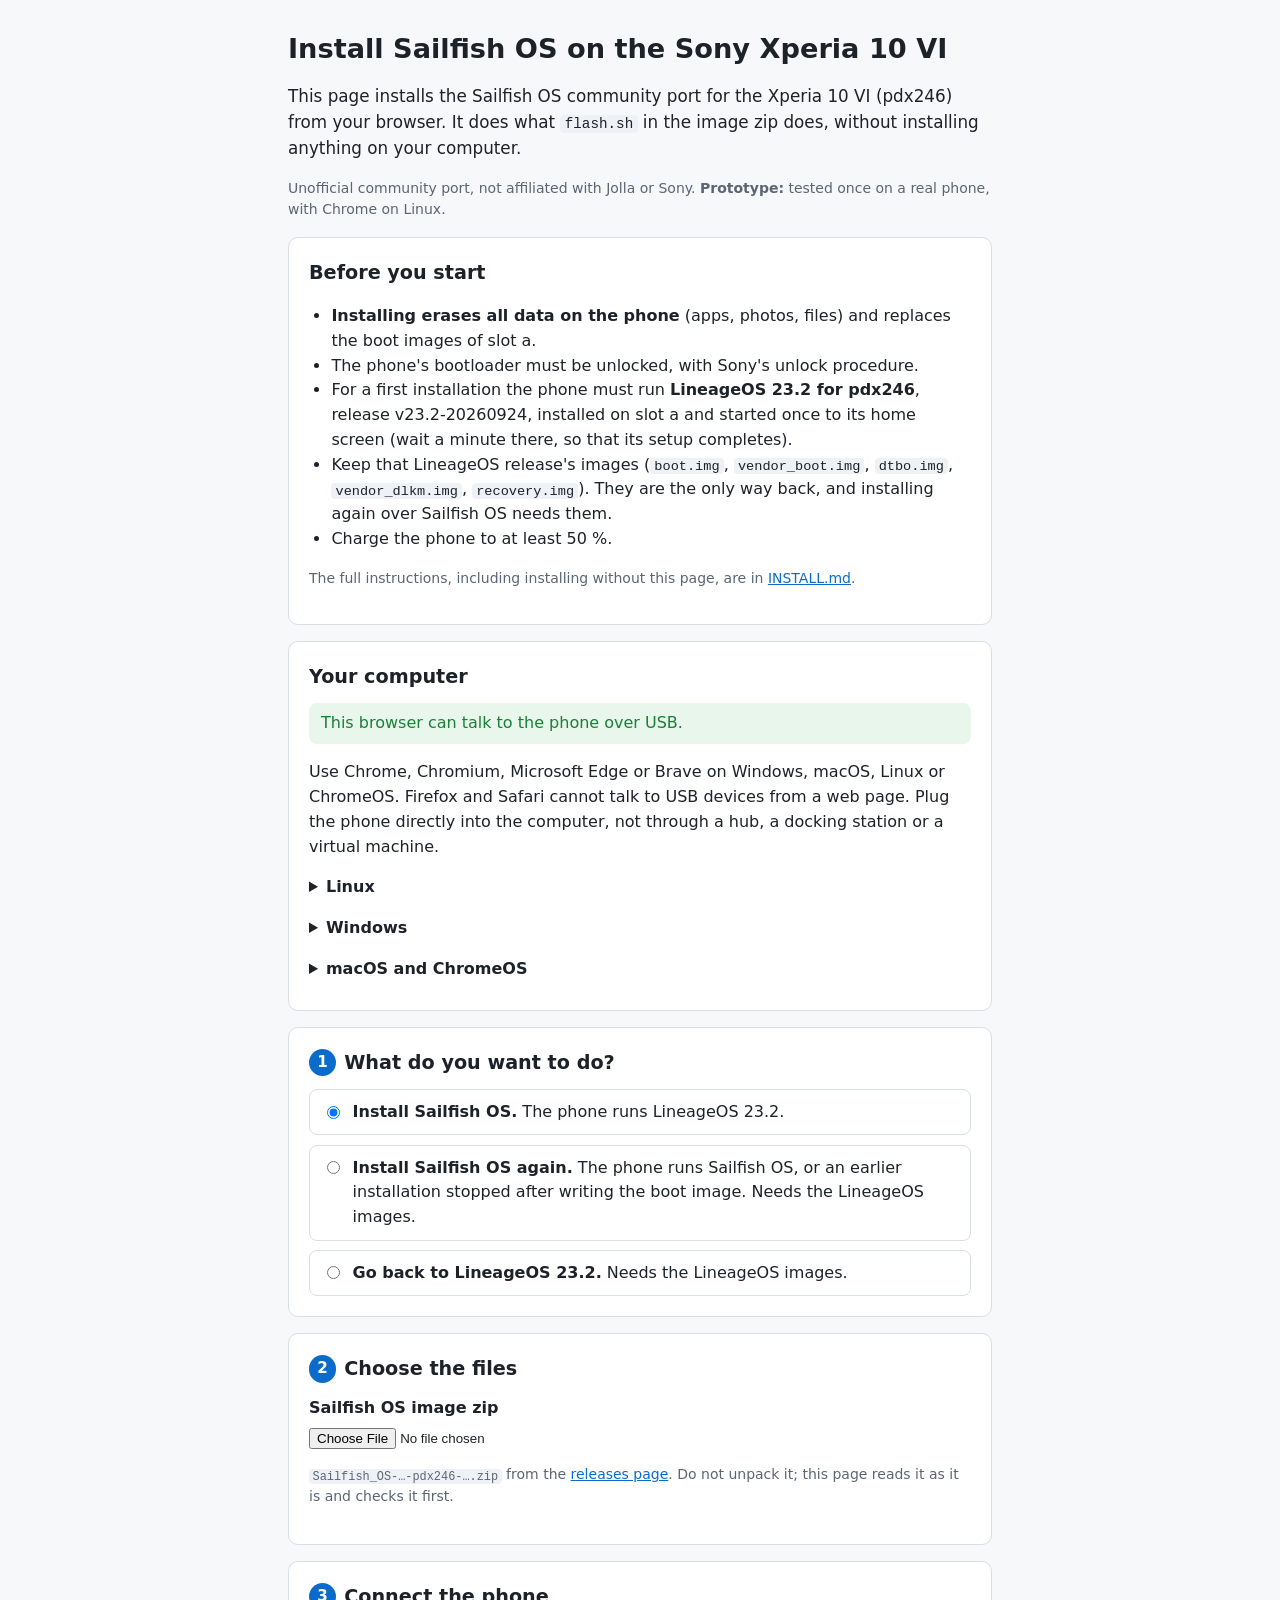
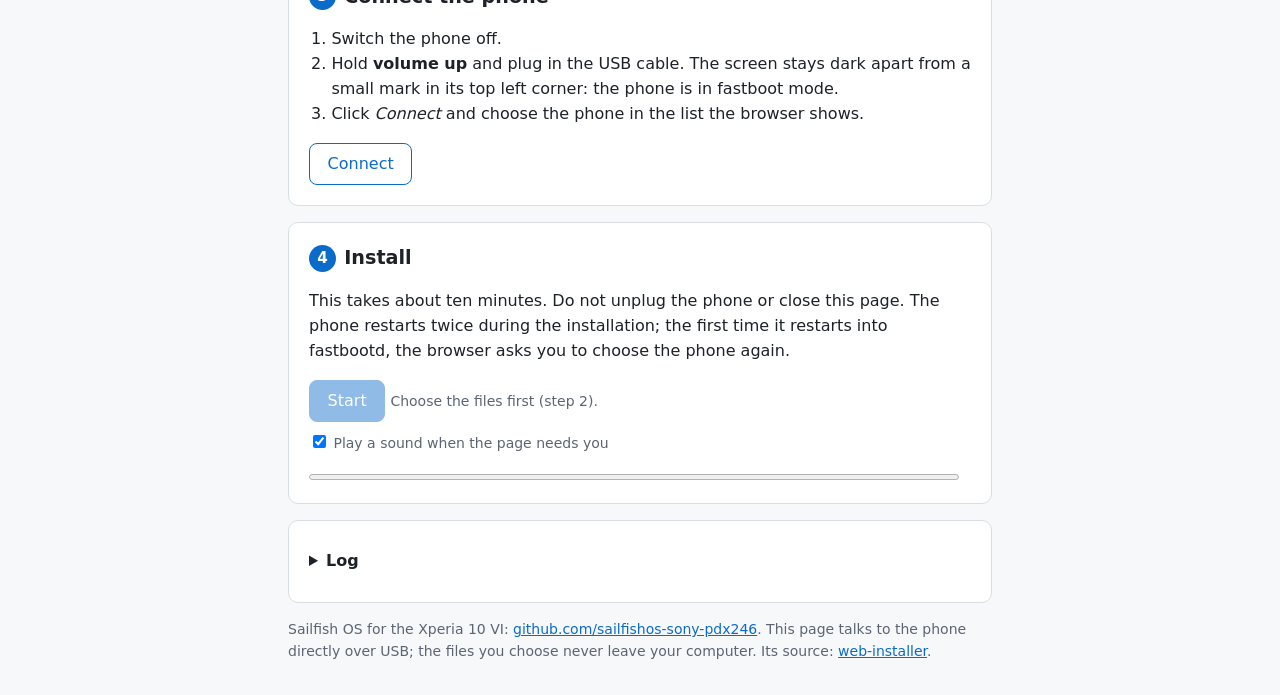
==== index.html @ 29f3f283 "Web installer for the Sony Xperia 10 VI (prototype) A page that installs the Sailfish OS port from C" ====
<!doctype html>
<!--
  SPDX-FileCopyrightText: Johannes Meyer zum Alten Borgloh
  SPDX-License-Identifier: BSD-3-Clause
-->
<html lang="en">
  <head>
    <meta charset="utf-8" />
    <meta name="viewport" content="width=device-width, initial-scale=1" />
    <!-- The page loads and sends nothing beyond its own site: the chosen files stay on the computer. -->
    <meta
      http-equiv="Content-Security-Policy"
      content="default-src 'self'; script-src 'self'; style-src 'self'; img-src 'self' data:; connect-src 'self'; object-src 'none'; base-uri 'none'; form-action 'none'"
    />
    <title>Sailfish OS Installer</title>
    <meta name="description" content="Install the Sailfish OS community port on the Sony Xperia 10 VI from the browser." />
    <link rel="stylesheet" href="css/style.css" />
    <script type="module" src="js/app.js"></script>
  </head>
  <body>
    <header>
      <h1>Install Sailfish OS on the Sony Xperia 10 VI</h1>
      <p class="lead">
        This page installs the Sailfish OS community port for the Xperia 10 VI (pdx246) from your browser. It does
        what <code>flash.sh</code> in the image zip does, without installing anything on your computer.
      </p>
      <p class="small">
        Unofficial community port, not affiliated with Jolla or Sony.
        <strong>Prototype:</strong> tested once on a real phone, with Chrome on Linux.
      </p>
      <div id="mock-banner" class="mock" hidden>
        <strong>Simulation.</strong> A simulated phone stands in for USB; nothing reaches a real device.
        Phone: <span id="mock-where">?</span>.
        <button type="button" id="mock-fastboot" class="small-btn">Switch it off and start it in fastboot mode</button>
      </div>
    </header>

    <main>
      <section>
        <h2>Before you start</h2>
        <ul>
          <li>
            <strong>Installing erases all data on the phone</strong> (apps, photos, files) and replaces the boot
            images of slot a.
          </li>
          <li>The phone's bootloader must be unlocked, with Sony's unlock procedure.</li>
          <li>
            For a first installation the phone must run <strong>LineageOS 23.2 for pdx246</strong>, release
            v23.2-20260924, installed on slot a and started once to its home screen (wait a minute there, so that
            its setup completes).
          </li>
          <li>
            Keep that LineageOS release's images (<code>boot.img</code>, <code>vendor_boot.img</code>,
            <code>dtbo.img</code>, <code>vendor_dlkm.img</code>, <code>recovery.img</code>). They are the only way
            back, and installing again over Sailfish OS needs them.
          </li>
          <li>Charge the phone to at least 50 %.</li>
        </ul>
        <p class="small">
          The full instructions, including installing without this page, are in
          <a href="https://github.com/sailfishos-sony-pdx246/main/blob/main/INSTALL.md">INSTALL.md</a>.
        </p>
      </section>

      <section>
        <h2>Your computer</h2>
        <p id="browser-check" class="status" hidden></p>
        <p>
          Use Chrome, Chromium, Microsoft Edge or Brave on Windows, macOS, Linux or ChromeOS. Firefox and Safari
          cannot talk to USB devices from a web page. Plug the phone directly into the computer, not through a hub,
          a docking station or a virtual machine.
        </p>
        <details>
          <summary>Linux</summary>
          <p>
            The browser needs permission to open the phone. Distributions with systemd 258 or newer (Ubuntu 26.04,
            for example) give it automatically. Others need udev rules: many have a package with them (for example
            <code>android-udev-rules</code>); otherwise create them once:
          </p>
          <pre>sudo tee /etc/udev/rules.d/51-xperia-fastboot.rules &lt;&lt;'EOF'
SUBSYSTEM=="usb", ATTR{idVendor}=="0fce", ATTR{idProduct}=="0dde", TAG+="uaccess"
SUBSYSTEM=="usb", ATTR{idVendor}=="18d1", ATTR{idProduct}=="4ee0", TAG+="uaccess"
EOF
sudo udevadm control --reload-rules</pre>
          <p>
            Then plug the phone in again. If the browser still cannot open it, the firmware update service may have
            taken it: <code>sudo systemctl stop fwupd</code> (until the next restart).
          </p>
          <p>
            Ubuntu's Chromium is a snap, which may open USB devices only after
            <code>sudo snap connect chromium:raw-usb</code>; restart Chromium afterwards.
          </p>
        </details>
        <details>
          <summary>Windows</summary>
          <p>
            Windows needs a driver for the phone's fastboot mode. Install Google's USB driver, then in the Device
            Manager choose the phone (it may appear as an unknown device or as <em>Android</em>), <em>Update
            driver</em>, <em>Browse my computer</em>, <em>Let me pick</em>, <em>Have disk</em>, select
            <code>android_winusb.inf</code> and <em>Android Bootloader Interface</em>. Not yet tested with this
            page.
          </p>
        </details>
        <details>
          <summary>macOS and ChromeOS</summary>
          <p>Nothing to install.</p>
        </details>
      </section>

      <section id="readonly-section" hidden>
        <h2>Read-only check</h2>
        <p>
          This page is in read-only mode. It asks the phone only for its model, firmware versions and lock state,
          the questions <code>flash.sh</code> asks first, and refuses to send anything else: it cannot change or
          restart the phone. Connect the phone below.
        </p>
        <table id="readonly-results" class="results" hidden></table>
        <p id="readonly-verdict" class="status" hidden></p>
      </section>

      <section id="sec-action">
        <h2><span class="num">1</span> What do you want to do?</h2>
        <fieldset class="choices">
          <legend class="visually-hidden">Action</legend>
          <label>
            <input type="radio" name="action" value="install" checked />
            <span><strong>Install Sailfish OS.</strong> The phone runs LineageOS 23.2.</span>
          </label>
          <label>
            <input type="radio" name="action" value="again" />
            <span>
              <strong>Install Sailfish OS again.</strong> The phone runs Sailfish OS, or an earlier installation
              stopped after writing the boot image. Needs the LineageOS images.
            </span>
          </label>
          <label>
            <input type="radio" name="action" value="back" />
            <span><strong>Go back to LineageOS 23.2.</strong> Needs the LineageOS images.</span>
          </label>
        </fieldset>
      </section>

      <section id="sec-files">
        <h2><span class="num">2</span> Choose the files</h2>
        <div id="zip-field" class="field">
          <label for="zip-input">Sailfish OS image zip</label>
          <input type="file" id="zip-input" accept=".zip,application/zip" />
          <p class="small">
            <code>Sailfish_OS-…-pdx246-….zip</code> from the
            <a href="https://github.com/sailfishos-sony-pdx246/main/releases/latest">releases page</a>. Do not
            unpack it; this page reads it as it is and checks it first.
          </p>
          <p id="zip-status" class="status" hidden></p>
          <label id="zip-override" class="override" hidden>
            <input type="checkbox" id="zip-override-box" /> I built this image myself and want to install it anyway.
          </label>
        </div>
        <div id="lineage-field" class="field" hidden>
          <label for="lineage-input">LineageOS images</label>
          <input type="file" id="lineage-input" accept=".img" multiple />
          <p class="small">
            Choose all of them at once: <span id="lineage-needs"></span>, from the
            <a href="https://github.com/johanneszab/lineageos-pdx246-releases/releases/tag/v23.2-20260924">LineageOS
              release v23.2-20260924</a>.
          </p>
          <ul id="lineage-status" class="checklist"></ul>
          <label id="lineage-override" class="override" hidden>
            <input type="checkbox" id="lineage-override-box" /> Use these images anyway.
          </label>
        </div>
      </section>

      <section id="sec-connect">
        <h2><span class="num">3</span> Connect the phone</h2>
        <ol>
          <li>Switch the phone off.</li>
          <li>
            Hold <strong>volume up</strong> and plug in the USB cable. The screen stays dark apart from a small mark
            in its top left corner: the phone is in fastboot mode.
          </li>
          <li>Click <em>Connect</em> and choose the phone in the list the browser shows.</li>
        </ol>
        <button type="button" id="connect-btn">Connect</button>
        <p id="connect-status" class="status" hidden></p>
      </section>

      <section id="sec-install">
        <h2><span class="num">4</span> Install</h2>
        <p>
          This takes about ten minutes. Do not unplug the phone or close this page. The phone restarts twice during
          the installation; the first time it restarts into fastbootd, the browser asks you to choose the phone
          again.
        </p>
        <button type="button" id="start-btn" class="primary" disabled>Start</button>
        <span id="start-why" class="small"></span>
        <label class="sound small"><input type="checkbox" id="sound-box" checked /> Play a sound when the page needs
          you</label>
        <ol id="step-list" class="steps"></ol>
        <div class="progress-row">
          <progress id="progress" max="1" value="0"></progress>
          <span id="progress-text" class="small"></span>
        </div>
        <div id="wait-panel" class="panel" hidden>
          <p id="wait-text"></p>
          <button type="button" id="wait-connect" class="primary">Connect</button>
          <span id="wait-time" class="small"></span>
          <p id="wait-error" class="status bad" hidden></p>
          <p id="wait-slow" class="status warn" hidden></p>
          <button type="button" id="wait-stop" hidden>Stop</button>
        </div>
        <div id="error-panel" class="panel error" hidden>
          <p id="error-title"></p>
          <div id="error-advice"></div>
        </div>
      </section>

      <section id="step-done" hidden>
        <h2><span class="num">5</span> Done</h2>
        <p id="done-text"></p>
        <button type="button" id="reboot-btn" class="primary">Restart the phone</button>
        <div id="first-start">
          <h3>The first start</h3>
          <ul>
            <li>
              The first start takes longer. After the language and the terms, the phone encrypts its data; this
              needs a charger or more than 30 % battery.
            </li>
            <li>
              It then asks for a <strong>security code</strong>, which every start asks for. Choose one you will
              remember: a forgotten code cannot be reset, the only way back is installing again, which erases all
              data.
            </li>
            <li>Mobile data and calls over VoLTE work after you enable mobile data in Settings, Mobile network.</li>
          </ul>
        </div>
      </section>

      <section>
        <details id="log-details">
          <summary>Log</summary>
          <pre id="log"></pre>
          <button type="button" id="copy-log" class="small-btn">Copy the log</button>
        </details>
      </section>
    </main>

    <footer class="small">
      Sailfish OS for the Xperia 10 VI:
      <a href="https://github.com/sailfishos-sony-pdx246">github.com/sailfishos-sony-pdx246</a>. This page talks to
      the phone directly over USB; the files you choose never leave your computer. Its source:
      <a href="https://github.com/sailfishos-sony-pdx246/web-installer">web-installer</a>.
    </footer>
  </body>
</html>
---- css/style.css ----
/*
 * SPDX-FileCopyrightText: Johannes Meyer zum Alten Borgloh
 * SPDX-License-Identifier: BSD-3-Clause
 */

:root {
  --bg: #f7f8fa;
  --card: #ffffff;
  --text: #1d2229;
  --muted: #5b6573;
  --border: #d9dee5;
  --accent: #0b6bcb;
  --accent-text: #ffffff;
  --good: #1a7f37;
  --good-bg: #e9f6ec;
  --warn: #8a5a00;
  --warn-bg: #fff5d6;
  --bad: #b42318;
  --bad-bg: #fdecea;
  --work-bg: #eaf2fc;
  --code-bg: #eef1f5;
}

@media (prefers-color-scheme: dark) {
  :root {
    --bg: #14171c;
    --card: #1d2229;
    --text: #e6e9ee;
    --muted: #a3acb9;
    --border: #343b46;
    --accent: #4c9ce8;
    --accent-text: #0b1520;
    --good: #5cc97b;
    --good-bg: #16301f;
    --warn: #e7b94b;
    --warn-bg: #352b10;
    --bad: #f2867b;
    --bad-bg: #3a1b18;
    --work-bg: #172a40;
    --code-bg: #262c35;
  }
}

* {
  box-sizing: border-box;
}

[hidden] {
  display: none !important;
}

body {
  margin: 0;
  background: var(--bg);
  color: var(--text);
  font: 16px/1.55 system-ui, -apple-system, "Segoe UI", Roboto, sans-serif;
}

header,
main,
footer {
  max-width: 46rem;
  margin: 0 auto;
  padding: 0 1rem;
}

header {
  padding-top: 2rem;
}

h1 {
  font-size: 1.7rem;
  line-height: 1.25;
  margin: 0 0 0.75rem;
}

h2 {
  font-size: 1.2rem;
  margin: 0 0 0.75rem;
  display: flex;
  align-items: center;
  gap: 0.5rem;
}

h3 {
  font-size: 1rem;
  margin: 1.25rem 0 0.25rem;
}

.lead {
  font-size: 1.05rem;
}

.small {
  font-size: 0.875rem;
  color: var(--muted);
}

section {
  background: var(--card);
  border: 1px solid var(--border);
  border-radius: 10px;
  padding: 1.25rem;
  margin: 1rem 0;
}

.num {
  display: inline-grid;
  place-items: center;
  width: 1.7rem;
  height: 1.7rem;
  border-radius: 50%;
  background: var(--accent);
  color: var(--accent-text);
  font-size: 0.95rem;
  flex: none;
}

a {
  color: var(--accent);
}

code,
pre {
  font-family: ui-monospace, "SF Mono", Consolas, monospace;
  font-size: 0.85em;
  background: var(--code-bg);
  border-radius: 4px;
}

code {
  padding: 0.05em 0.3em;
  overflow-wrap: anywhere;
}

pre {
  padding: 0.75rem;
  overflow-x: auto;
  white-space: pre;
}

#log {
  max-height: 22rem;
  overflow: auto;
  white-space: pre-wrap;
  overflow-wrap: anywhere;
}

ul,
ol {
  padding-left: 1.4rem;
}

details summary {
  cursor: pointer;
  font-weight: 600;
  margin: 0.5rem 0;
}

button {
  font: inherit;
  padding: 0.5rem 1.1rem;
  border-radius: 8px;
  border: 1px solid var(--accent);
  background: var(--card);
  color: var(--accent);
  cursor: pointer;
}

button.primary {
  background: var(--accent);
  color: var(--accent-text);
}

button:disabled {
  opacity: 0.45;
  cursor: not-allowed;
}

button.small-btn {
  padding: 0.2rem 0.6rem;
  font-size: 0.85rem;
}

fieldset.choices {
  border: 0;
  padding: 0;
  margin: 0;
  display: grid;
  gap: 0.6rem;
}

fieldset.choices label {
  display: flex;
  gap: 0.6rem;
  align-items: flex-start;
  padding: 0.6rem 0.75rem;
  border: 1px solid var(--border);
  border-radius: 8px;
  cursor: pointer;
}

fieldset.choices input {
  margin-top: 0.35rem;
}

.field {
  margin-bottom: 1rem;
}

.field > label {
  display: block;
  font-weight: 600;
  margin-bottom: 0.3rem;
}

input[type="file"] {
  max-width: 100%;
}

.override {
  display: block;
  margin-top: 0.5rem;
}

.status {
  padding: 0.5rem 0.75rem;
  border-radius: 8px;
  margin: 0.75rem 0 0;
}

.status.good {
  background: var(--good-bg);
  color: var(--good);
}

.status.warn {
  background: var(--warn-bg);
  color: var(--warn);
}

.status.bad {
  background: var(--bad-bg);
  color: var(--bad);
}

.status.work {
  background: var(--work-bg);
}

.checklist {
  list-style: none;
  padding: 0;
}

.checklist li::before,
.steps li::before {
  display: inline-block;
  width: 1.4rem;
}

.checklist li.good::before {
  content: "✓";
  color: var(--good);
}

.checklist li.warn::before {
  content: "!";
  color: var(--warn);
}

.checklist li.missing::before {
  content: "–";
  color: var(--muted);
}

.checklist li.work::before {
  content: "…";
}

.steps {
  list-style: none;
  padding: 0;
  margin: 1rem 0 0.5rem;
}

.steps li {
  padding: 0.15rem 0;
}

.steps li.pending {
  color: var(--muted);
}

.steps li.pending::before {
  content: "○";
}

.steps li.running {
  font-weight: 600;
}

.steps li.running::before {
  content: "▶";
  color: var(--accent);
}

.steps li.done::before {
  content: "✓";
  color: var(--good);
}

.steps li.failed {
  color: var(--bad);
}

.steps li.failed::before {
  content: "✗";
}

label.sound {
  display: block;
  margin-top: 0.6rem;
}

button:focus-visible {
  outline: 3px solid var(--accent);
  outline-offset: 2px;
}

.progress-row {
  display: flex;
  align-items: center;
  gap: 0.75rem;
}

progress {
  flex: 1;
  height: 0.8rem;
  accent-color: var(--accent);
}

.panel {
  margin-top: 1rem;
  padding: 0.75rem 1rem;
  border-radius: 8px;
  background: var(--work-bg);
}

.panel.error {
  background: var(--bad-bg);
  color: var(--bad);
}

.panel.error #error-title {
  font-weight: 600;
}

table.results {
  border-collapse: collapse;
  width: 100%;
  margin-top: 0.75rem;
  font-size: 0.9rem;
}

table.results th,
table.results td {
  text-align: left;
  padding: 0.3rem 0.5rem;
  border-bottom: 1px solid var(--border);
  overflow-wrap: anywhere;
}

table.results th {
  width: 40%;
  font-weight: 600;
}

table.results td.time {
  width: 4.5rem;
  color: var(--muted);
  text-align: right;
}

.mock {
  margin: 1rem 0;
  padding: 0.6rem 0.9rem;
  border-radius: 8px;
  background: var(--warn-bg);
  color: var(--warn);
}

footer {
  padding-bottom: 2rem;
}

.visually-hidden {
  position: absolute;
  width: 1px;
  height: 1px;
  overflow: hidden;
  clip: rect(0 0 0 0);
}
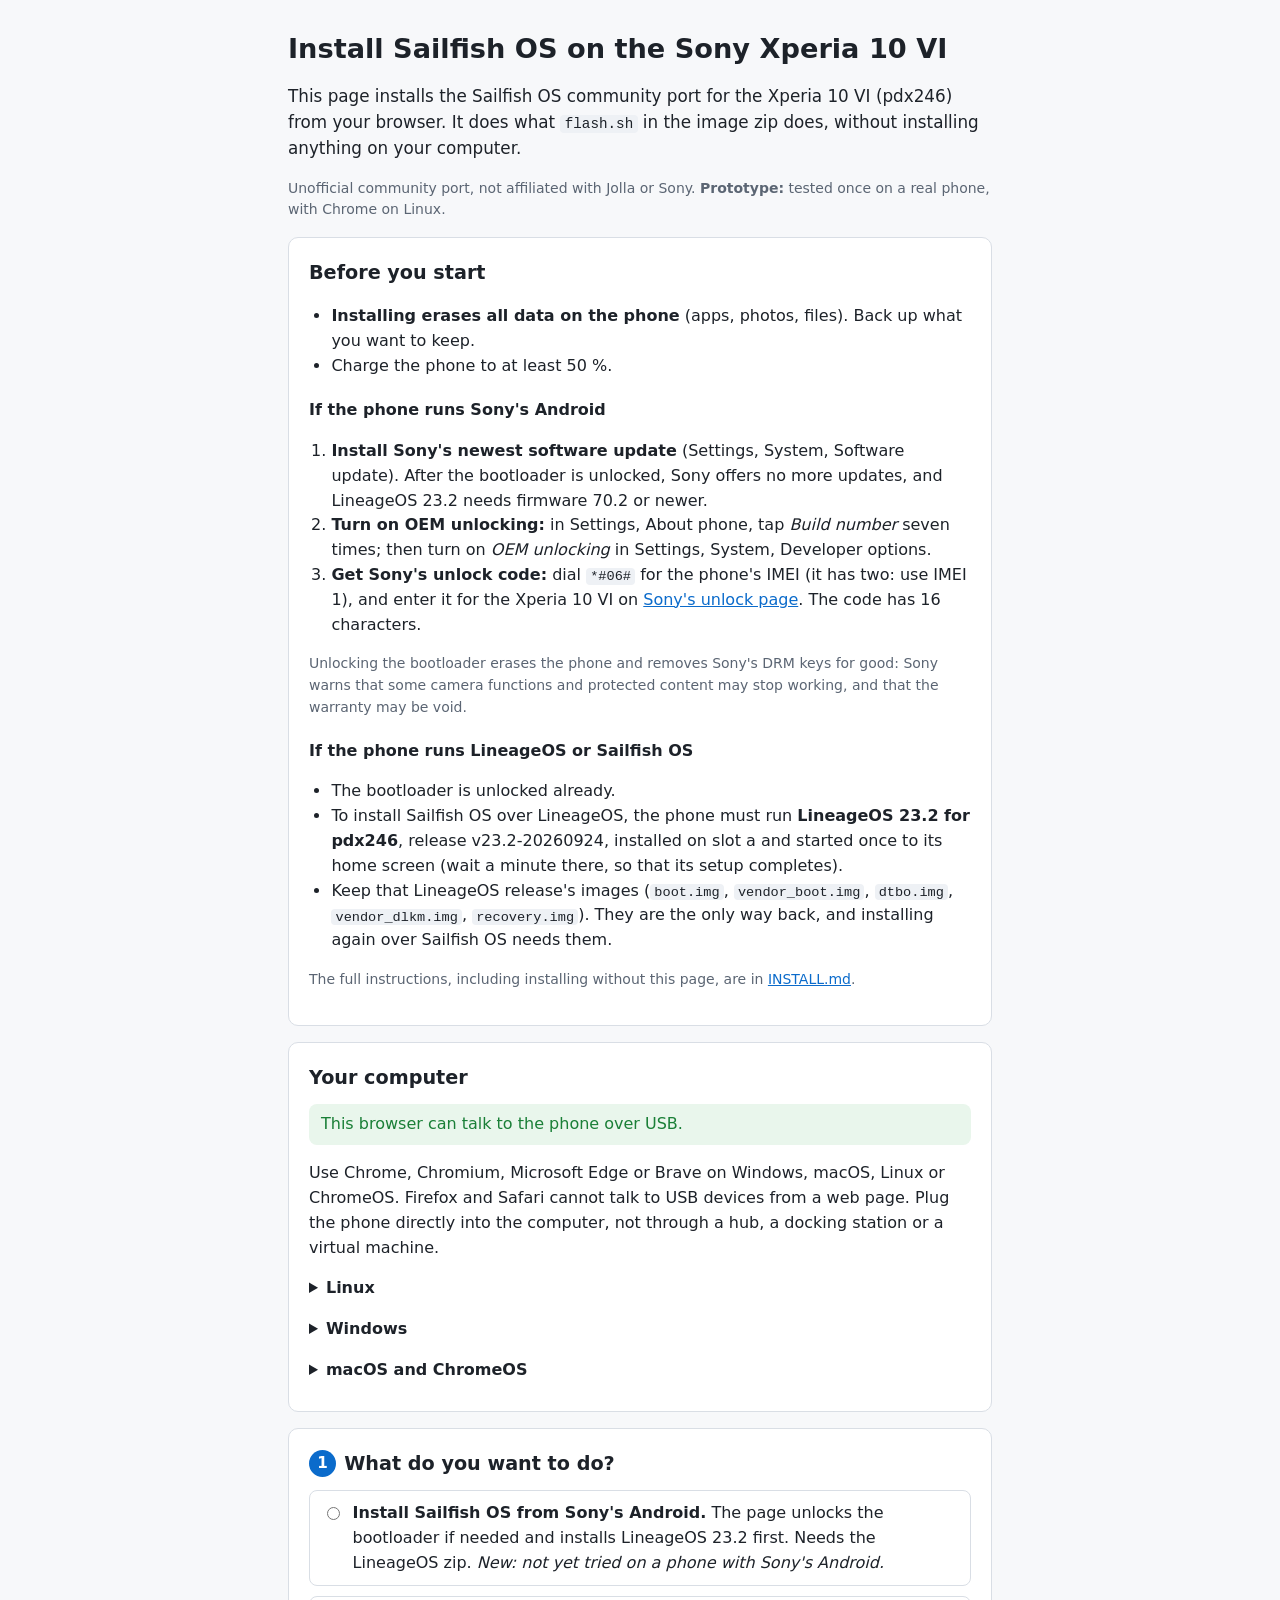
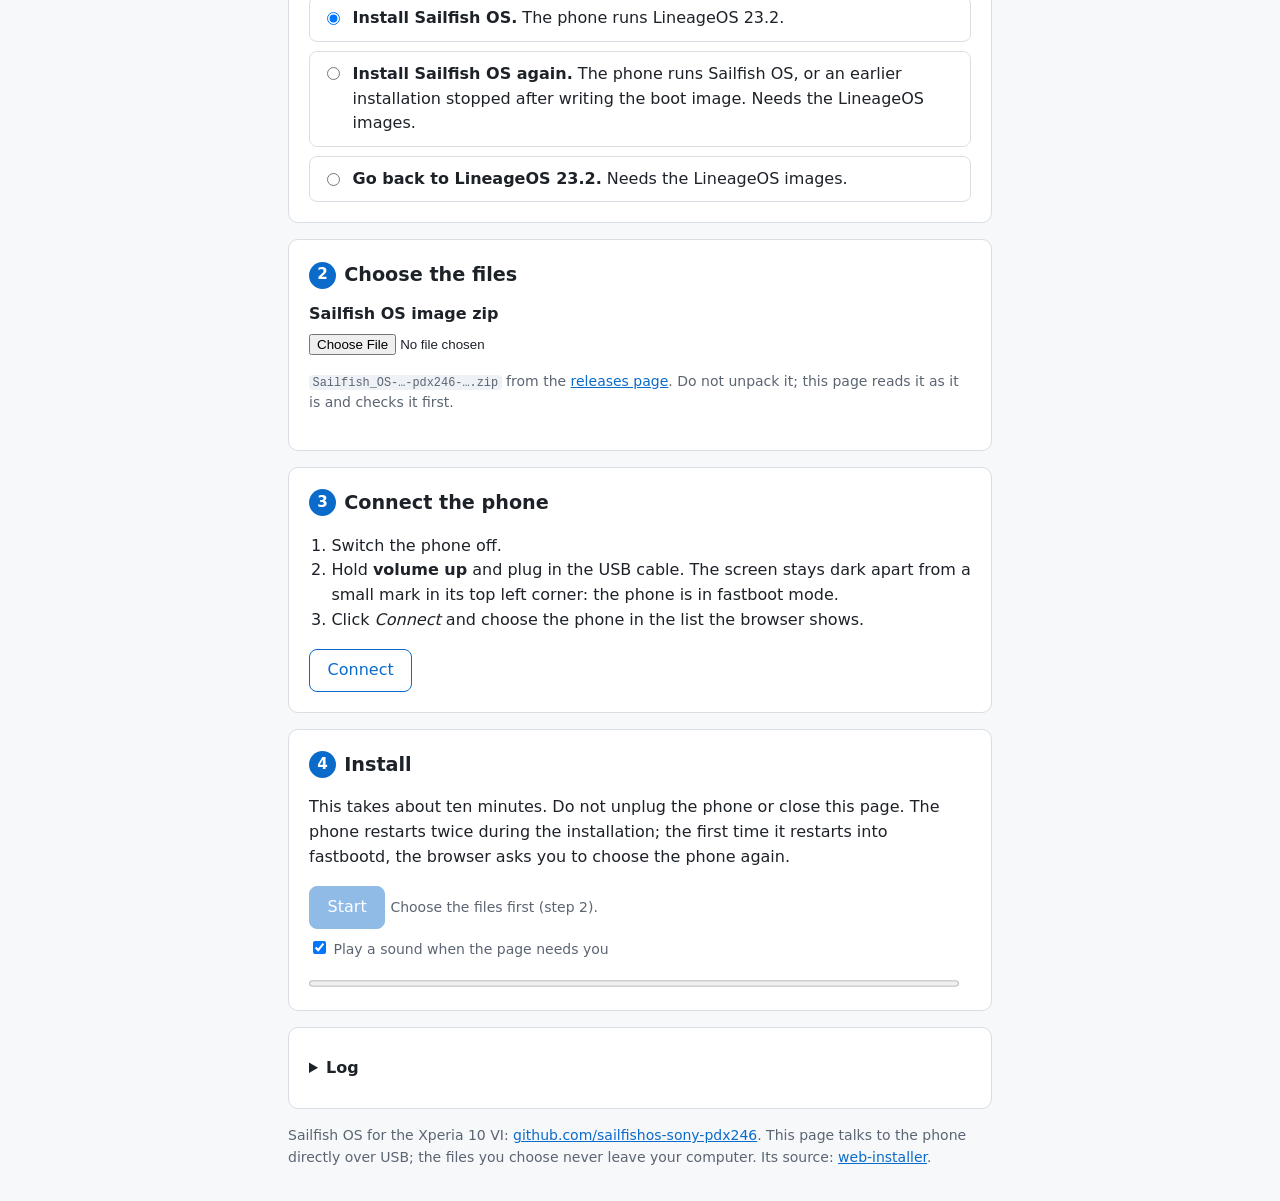
==== commit bcbfc200: "Install from Sony's Android: LineageOS from its OTA zip, then Sailfish OS A new first option for a p" ====
--- a/index.html
+++ b/index.html
@@ -40,21 +40,45 @@
         <h2>Before you start</h2>
         <ul>
           <li>
-            <strong>Installing erases all data on the phone</strong> (apps, photos, files) and replaces the boot
-            images of slot a.
-          </li>
-          <li>The phone's bootloader must be unlocked, with Sony's unlock procedure.</li>
-          <li>
-            For a first installation the phone must run <strong>LineageOS 23.2 for pdx246</strong>, release
-            v23.2-20260924, installed on slot a and started once to its home screen (wait a minute there, so that
-            its setup completes).
+            <strong>Installing erases all data on the phone</strong> (apps, photos, files). Back up what you want to
+            keep.
+          </li>
+          <li>Charge the phone to at least 50 %.</li>
+        </ul>
+        <h3>If the phone runs Sony's Android</h3>
+        <ol>
+          <li>
+            <strong>Install Sony's newest software update</strong> (Settings, System, Software update). After the
+            bootloader is unlocked, Sony offers no more updates, and LineageOS 23.2 needs firmware 70.2 or newer.
+          </li>
+          <li>
+            <strong>Turn on OEM unlocking:</strong> in Settings, About phone, tap <em>Build number</em> seven times;
+            then turn on <em>OEM unlocking</em> in Settings, System, Developer options.
+          </li>
+          <li>
+            <strong>Get Sony's unlock code:</strong> dial <code>*#06#</code> for the phone's IMEI (it has two: use
+            IMEI 1), and enter it for the Xperia 10 VI on
+            <a href="https://opendevices.sony.net/aosp-on-xperia-open-devices/get-started/unlock-bootloader/">Sony's
+              unlock page</a>. The code has 16 characters.
+          </li>
+        </ol>
+        <p class="small">
+          Unlocking the bootloader erases the phone and removes Sony's DRM keys for good: Sony warns that some camera
+          functions and protected content may stop working, and that the warranty may be void.
+        </p>
+        <h3>If the phone runs LineageOS or Sailfish OS</h3>
+        <ul>
+          <li>The bootloader is unlocked already.</li>
+          <li>
+            To install Sailfish OS over LineageOS, the phone must run <strong>LineageOS 23.2 for pdx246</strong>,
+            release v23.2-20260924, installed on slot a and started once to its home screen (wait a minute there, so
+            that its setup completes).
           </li>
           <li>
             Keep that LineageOS release's images (<code>boot.img</code>, <code>vendor_boot.img</code>,
             <code>dtbo.img</code>, <code>vendor_dlkm.img</code>, <code>recovery.img</code>). They are the only way
             back, and installing again over Sailfish OS needs them.
           </li>
-          <li>Charge the phone to at least 50 %.</li>
         </ul>
         <p class="small">
           The full instructions, including installing without this page, are in
@@ -123,6 +147,14 @@
         <fieldset class="choices">
           <legend class="visually-hidden">Action</legend>
           <label>
+            <input type="radio" name="action" value="stock" />
+            <span>
+              <strong>Install Sailfish OS from Sony's Android.</strong> The page unlocks the bootloader if needed and
+              installs LineageOS 23.2 first. Needs the LineageOS zip. <em>New: not yet tried on a phone with Sony's
+                Android.</em>
+            </span>
+          </label>
+          <label>
             <input type="radio" name="action" value="install" checked />
             <span><strong>Install Sailfish OS.</strong> The phone runs LineageOS 23.2.</span>
           </label>
@@ -168,6 +200,30 @@
             <input type="checkbox" id="lineage-override-box" /> Use these images anyway.
           </label>
         </div>
+        <div id="lineage-zip-field" class="field" hidden>
+          <label for="lineage-zip-input">LineageOS zip</label>
+          <input type="file" id="lineage-zip-input" accept=".zip,application/zip" />
+          <p class="small">
+            <code>lineage-23.2-20260924-UNOFFICIAL-pdx246.zip</code> from the
+            <a href="https://github.com/johanneszab/lineageos-pdx246-releases/releases/tag/v23.2-20260924">LineageOS
+              release v23.2-20260924</a> (not a 24.0 release). The page unpacks and checks all of it first, which takes
+            a few minutes.
+          </p>
+          <p id="lineage-zip-status" class="status" hidden></p>
+          <label id="lineage-zip-override" class="override" hidden>
+            <input type="checkbox" id="lineage-zip-override-box" /> Use this zip anyway.
+          </label>
+        </div>
+        <div id="unlock-field" class="field" hidden>
+          <label for="unlock-input">Sony's unlock code</label>
+          <input type="text" id="unlock-input" autocomplete="off" spellcheck="false" maxlength="24" placeholder="16 characters, 0-9 and A-F" />
+          <p class="small">Needed only while the bootloader is locked; the page shows the lock state after Connect.</p>
+          <p id="unlock-status" class="status" hidden></p>
+          <label class="override">
+            <input type="checkbox" id="unlock-ack-box" /> I understand that unlocking erases the phone, removes Sony's DRM
+            keys for good and ends Sony's software updates.
+          </label>
+        </div>
       </section>
 
       <section id="sec-connect">
@@ -186,7 +242,7 @@
 
       <section id="sec-install">
         <h2><span class="num">4</span> Install</h2>
-        <p>
+        <p id="install-intro">
           This takes about ten minutes. Do not unplug the phone or close this page. The phone restarts twice during
           the installation; the first time it restarts into fastbootd, the browser asks you to choose the phone
           again.
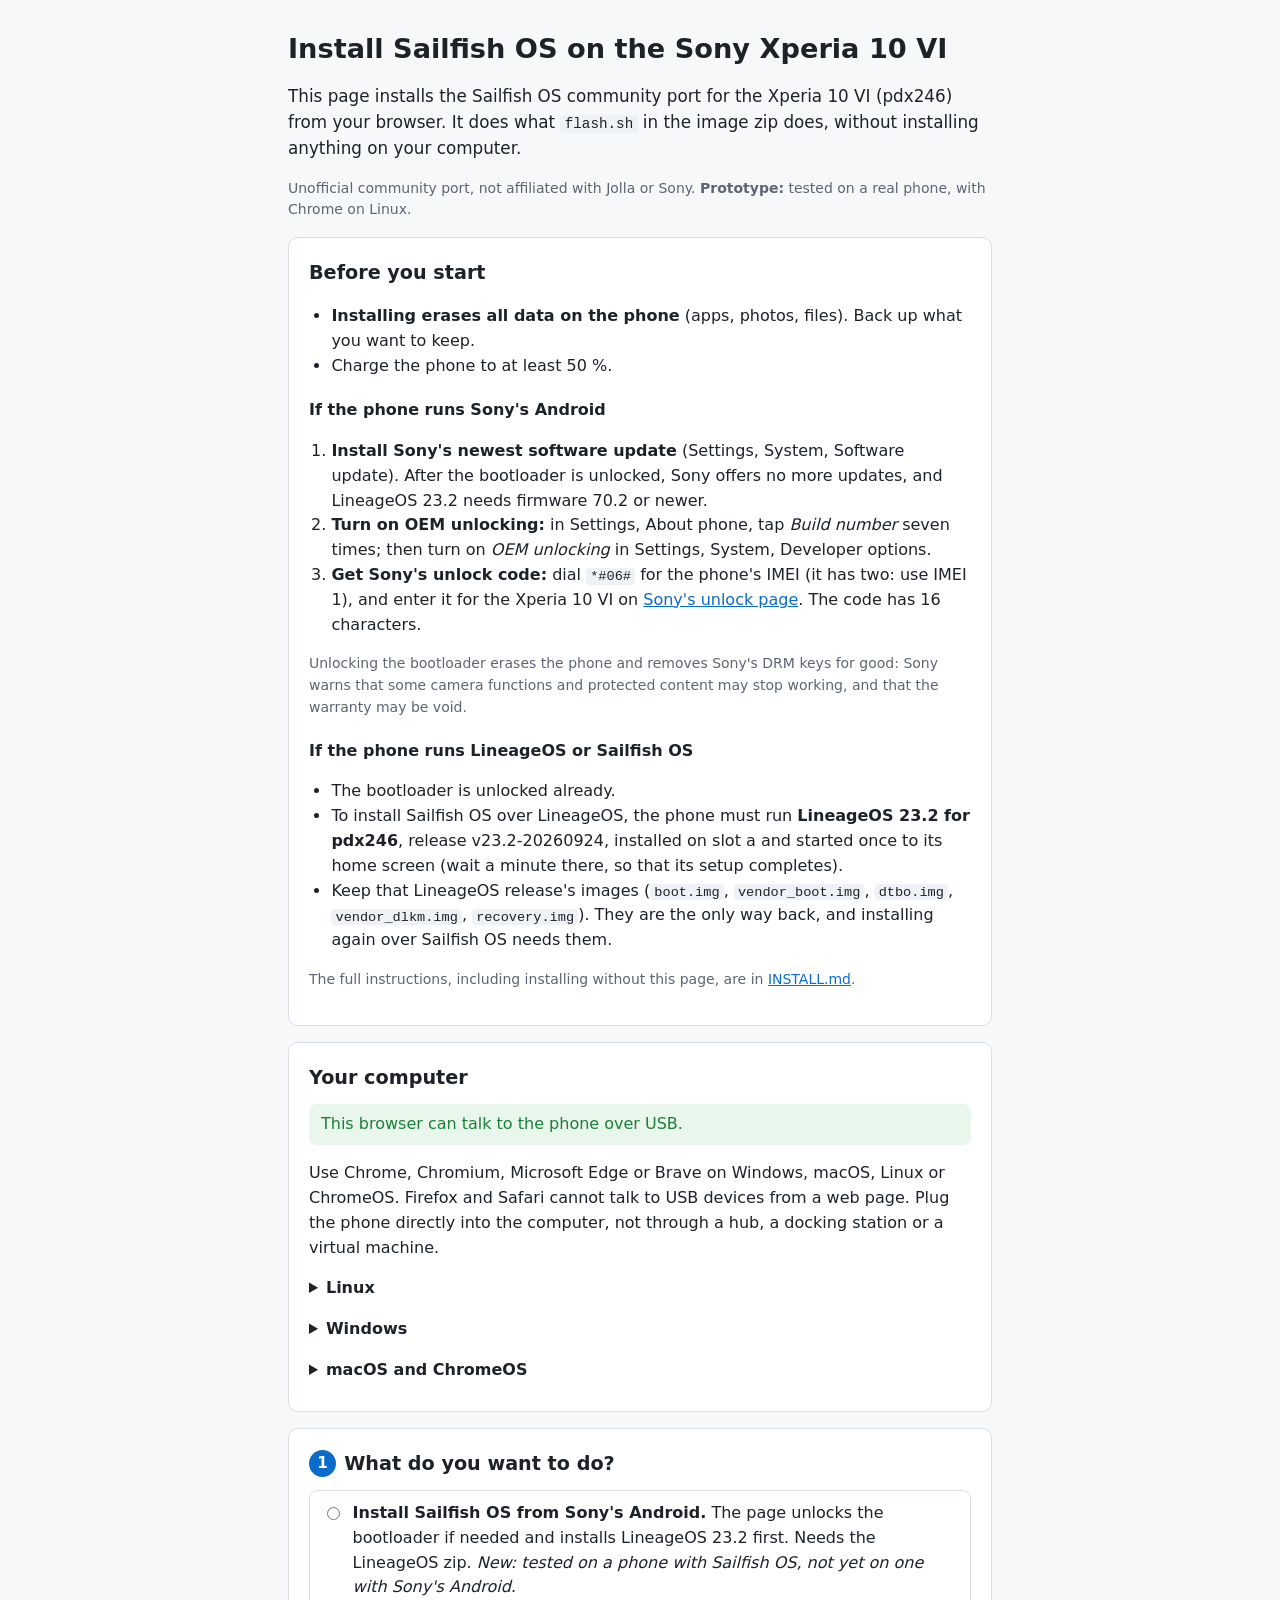
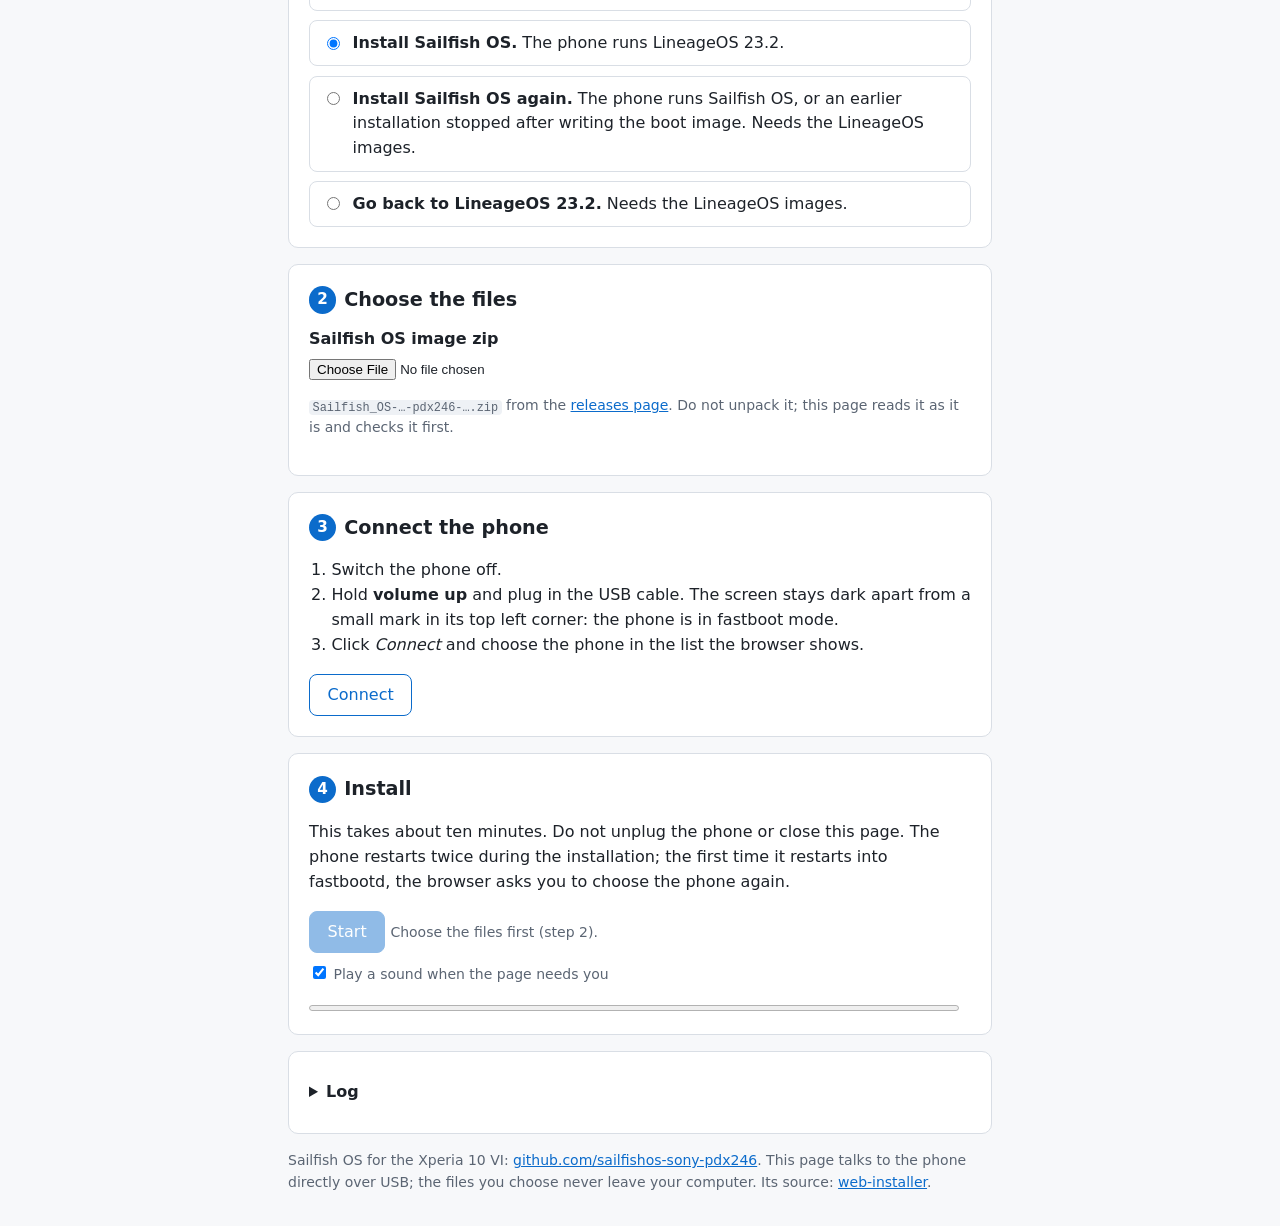
==== commit adc88b94: "README and page: the new option ran on a real phone with Sailfish OS "Install Sailfish OS from Sony'" ====
--- a/index.html
+++ b/index.html
@@ -26,7 +26,7 @@
       </p>
       <p class="small">
         Unofficial community port, not affiliated with Jolla or Sony.
-        <strong>Prototype:</strong> tested once on a real phone, with Chrome on Linux.
+        <strong>Prototype:</strong> tested on a real phone, with Chrome on Linux.
       </p>
       <div id="mock-banner" class="mock" hidden>
         <strong>Simulation.</strong> A simulated phone stands in for USB; nothing reaches a real device.
@@ -150,8 +150,8 @@
             <input type="radio" name="action" value="stock" />
             <span>
               <strong>Install Sailfish OS from Sony's Android.</strong> The page unlocks the bootloader if needed and
-              installs LineageOS 23.2 first. Needs the LineageOS zip. <em>New: not yet tried on a phone with Sony's
-                Android.</em>
+              installs LineageOS 23.2 first. Needs the LineageOS zip. <em>New: tested on a phone with Sailfish OS,
+                not yet on one with Sony's Android.</em>
             </span>
           </label>
           <label>
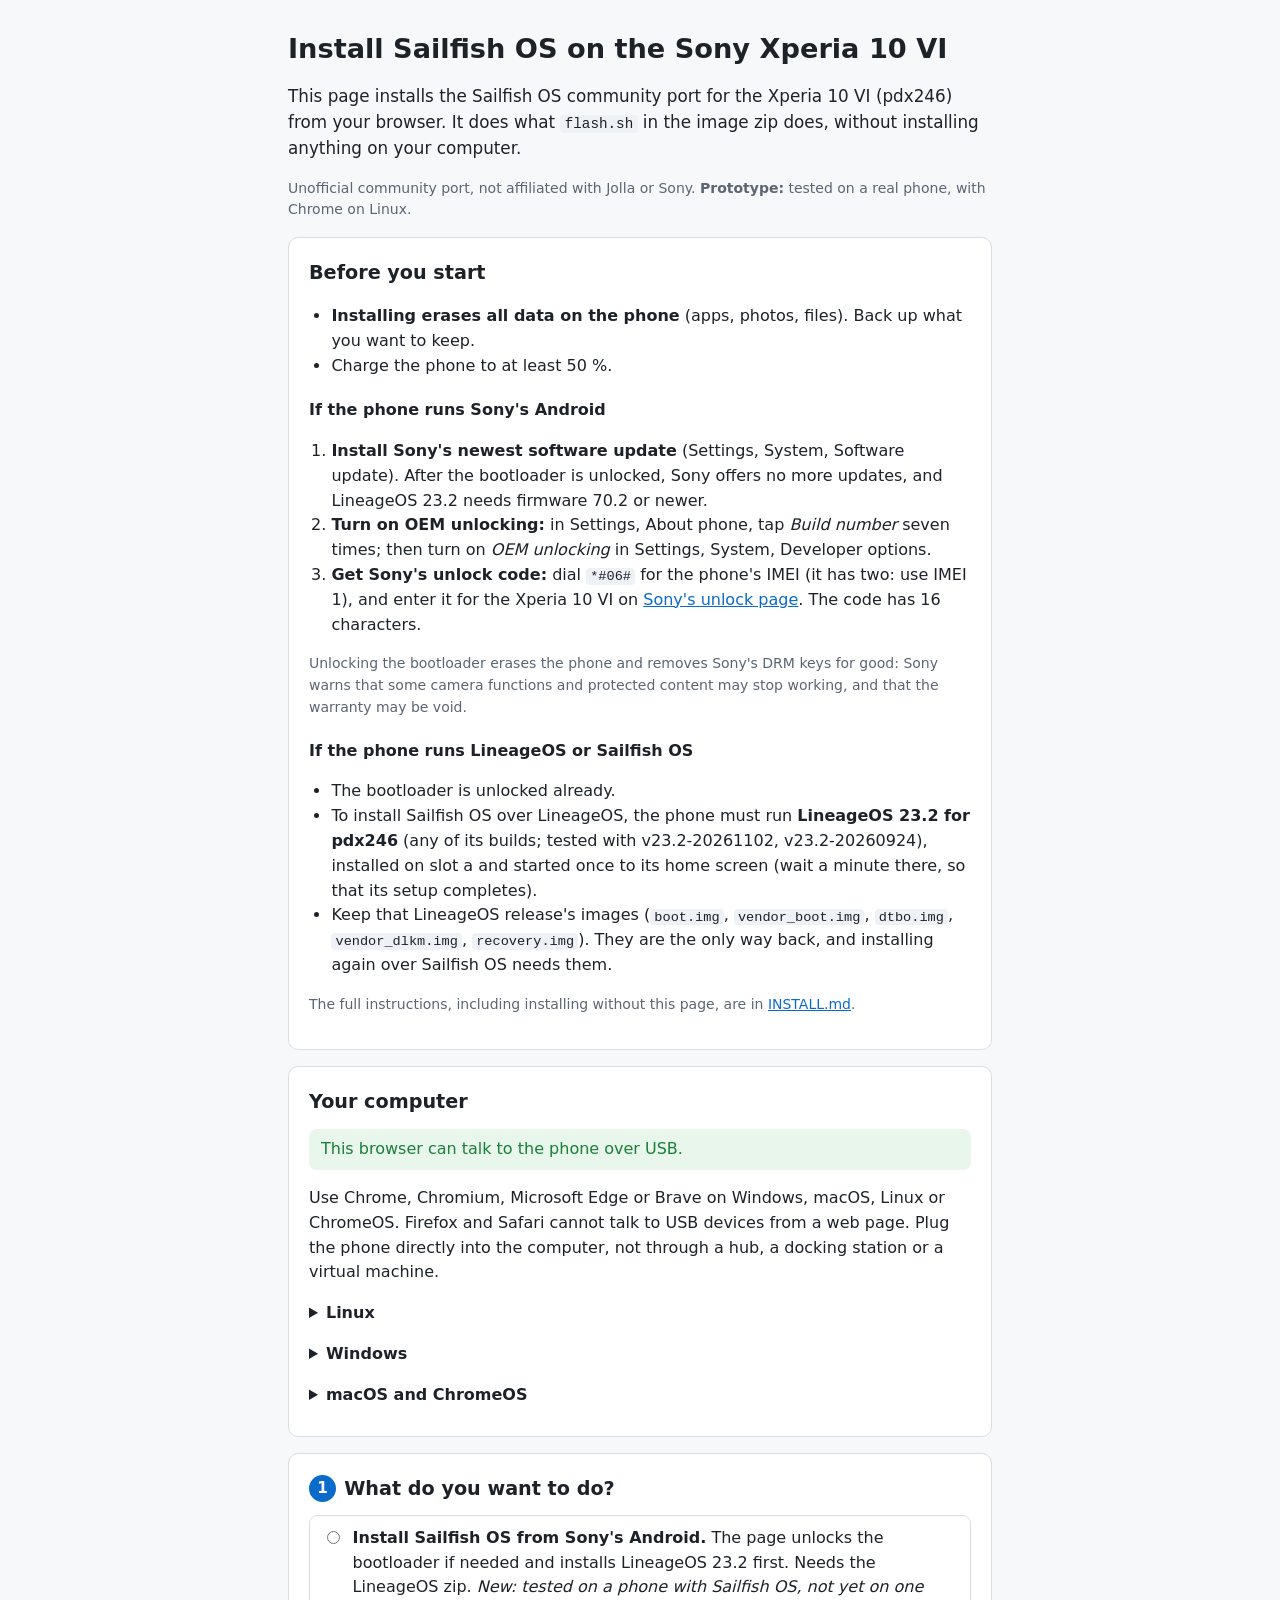
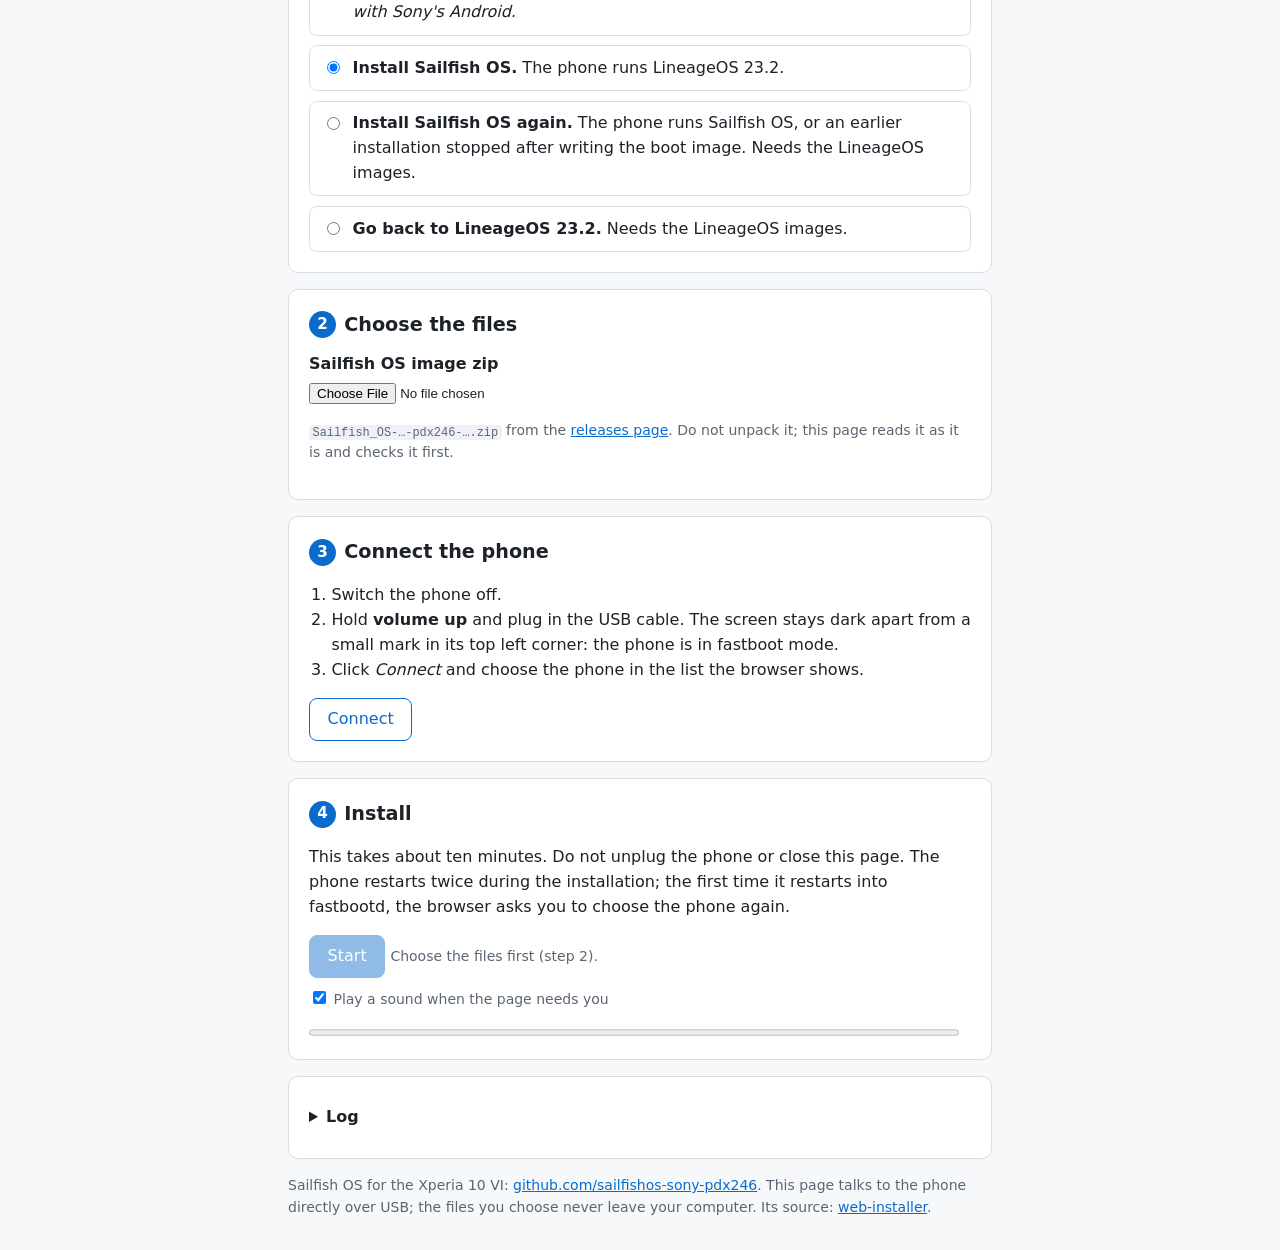
==== commit 8c60fa62: "Any LineageOS 23.2 build; v23.2-20261102 tested Sailfish OS runs on any LineageOS 23.2 build for pdx" ====
--- a/index.html
+++ b/index.html
@@ -70,9 +70,10 @@
         <ul>
           <li>The bootloader is unlocked already.</li>
           <li>
-            To install Sailfish OS over LineageOS, the phone must run <strong>LineageOS 23.2 for pdx246</strong>,
-            release v23.2-20260924, installed on slot a and started once to its home screen (wait a minute there, so
-            that its setup completes).
+            To install Sailfish OS over LineageOS, the phone must run <strong>LineageOS 23.2 for pdx246</strong>
+            (any of its builds; tested with <span class="lineage-tested">v23.2-20261102, v23.2-20260924</span>),
+            installed on slot a and started once to its home screen (wait a minute there, so that its setup
+            completes).
           </li>
           <li>
             Keep that LineageOS release's images (<code>boot.img</code>, <code>vendor_boot.img</code>,
@@ -192,10 +193,18 @@
           <input type="file" id="lineage-input" accept=".img" multiple />
           <p class="small">
             Choose all of them at once: <span id="lineage-needs"></span>, from the
-            <a href="https://github.com/johanneszab/lineageos-pdx246-releases/releases/tag/v23.2-20260924">LineageOS
-              release v23.2-20260924</a>.
+            <a href="https://github.com/johanneszab/lineageos-pdx246-releases/releases">LineageOS release</a> that the
+            phone runs.
           </p>
           <ul id="lineage-status" class="checklist"></ul>
+          <p id="lineage-untested" class="status note" hidden>
+            Not all of these images are from a LineageOS release tested with Sailfish OS
+            (<span class="lineage-tested">v23.2-20261102, v23.2-20260924</span>). Any LineageOS 23.2 build for pdx246
+            works: use the images of the build the phone runs, all from that one build.
+          </p>
+          <p id="lineage-mixed" class="status warn" hidden>
+            These images come from different LineageOS releases. Use the images of one build, the one the phone runs.
+          </p>
           <label id="lineage-override" class="override" hidden>
             <input type="checkbox" id="lineage-override-box" /> Use these images anyway.
           </label>
@@ -204,15 +213,12 @@
           <label for="lineage-zip-input">LineageOS zip</label>
           <input type="file" id="lineage-zip-input" accept=".zip,application/zip" />
           <p class="small">
-            <code>lineage-23.2-20260924-UNOFFICIAL-pdx246.zip</code> from the
-            <a href="https://github.com/johanneszab/lineageos-pdx246-releases/releases/tag/v23.2-20260924">LineageOS
-              release v23.2-20260924</a> (not a 24.0 release). The page unpacks and checks all of it first, which takes
-            a few minutes.
+            A LineageOS 23.2 OTA zip for pdx246 (not a 24.0 one), preferably the newest one tested with Sailfish OS:
+            <code id="lineage-newest-zip">lineage-23.2-20261102-UNOFFICIAL-pdx246.zip</code> from
+            <a id="lineage-newest-link" href="https://github.com/johanneszab/lineageos-pdx246-releases/releases/tag/v23.2-20261102">release
+              v23.2-20261102</a>. The page unpacks and checks all of it first, which takes a few minutes.
           </p>
           <p id="lineage-zip-status" class="status" hidden></p>
-          <label id="lineage-zip-override" class="override" hidden>
-            <input type="checkbox" id="lineage-zip-override-box" /> Use this zip anyway.
-          </label>
         </div>
         <div id="unlock-field" class="field" hidden>
           <label for="unlock-input">Sony's unlock code</label>
--- a/css/style.css
+++ b/css/style.css
@@ -244,7 +244,8 @@
   color: var(--bad);
 }
 
-.status.work {
+.status.work,
+.status.note {
   background: var(--work-bg);
 }
 
@@ -271,6 +272,12 @@
 
 .checklist li.missing::before {
   content: "–";
+  color: var(--muted);
+}
+
+/* Accepted, but not one of the tested releases */
+.checklist li.note::before {
+  content: "✓";
   color: var(--muted);
 }
 
